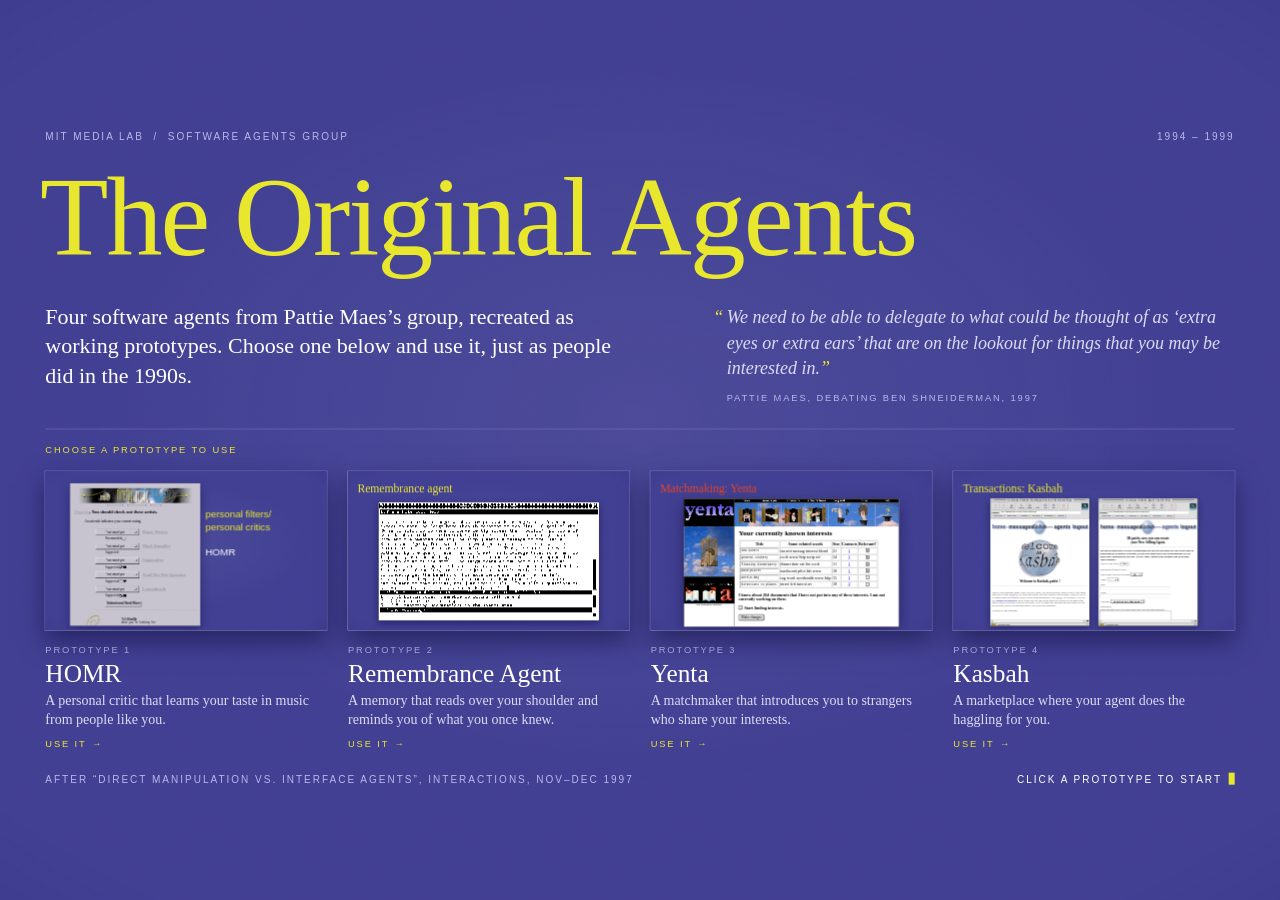
==== index.html @ b35110b1 "The Original Agents: four 1990s software agents recreated as working prototypes Recreates HOMR, the " ====
<!doctype html>
<html lang="en">
<head>
<meta charset="utf-8">
<title>The Original Agents</title>
<meta name="viewport" content="width=device-width, initial-scale=1">
<link rel="stylesheet" href="css/shell.css">
<style>
  .kicker { left: 68px; top: 60px; }
  .years { right: 68px; top: 60px; }
  .kicker, .years, .foot { font: 500 15px/20px var(--sans); letter-spacing: 0.2em; text-transform: uppercase; color: var(--lilac); white-space: nowrap; }

  h1.deck-title {
    left: 60px; top: 112px; margin: 0;
    font: 400 168px/0.94 var(--serif); letter-spacing: -0.018em; color: var(--yellow); white-space: nowrap;
  }
  .lede { left: 68px; top: 318px; width: 860px; font: 400 33px/44px var(--serif); color: #fff; margin: 0; }

  .quote { left: 1090px; top: 322px; width: 762px; margin: 0; }
  .quote p { margin: 0; font: italic 400 27px/38px var(--serif); color: #dcdbf4; }
  .quote p::before { content: "\201C"; position: absolute; left: -20px; color: var(--yellow); }
  .quote p::after { content: "\201D"; color: var(--yellow); }
  .quote cite { display: block; margin-top: 16px; font: 500 14px/20px var(--sans); letter-spacing: 0.2em; text-transform: uppercase; font-style: normal; color: var(--lilac); }

  .rule { left: 68px; right: 68px; top: 508px; height: 1px; background: rgba(185, 183, 234, 0.35); }
  .sorter-label { left: 68px; top: 530px; font: 500 14px/20px var(--sans); letter-spacing: 0.2em; text-transform: uppercase; color: var(--yellow); }

  .protos { left: 68px; top: 572px; width: 1784px; display: flex; gap: 32px; }
  a.proto { display: block; width: 422px; text-decoration: none; color: #fff; cursor: pointer; }
  a.proto .frame {
    display: block; position: relative; width: 422px; height: 238px; background: var(--indigo); overflow: hidden;
    outline: 1px solid rgba(185, 183, 234, 0.55); outline-offset: 0;
    box-shadow: 0 16px 36px rgba(10, 8, 50, 0.5);
    transition: transform 0.18s ease, outline-color 0.18s ease, box-shadow 0.18s ease;
  }
  a.proto iframe { position: absolute; inset: 0; width: 422px; height: 238px; border: 0; pointer-events: none; background: var(--indigo); }
  a.proto:hover .frame { transform: translateY(-8px); outline: 3px solid var(--yellow); box-shadow: 0 26px 46px rgba(10, 8, 50, 0.6); }
  a.proto .num { display: block; margin: 20px 0 4px; font: 500 14px/20px var(--sans); letter-spacing: 0.2em; text-transform: uppercase; color: var(--lilac); transition: color 0.18s; }
  a.proto:hover .num { color: var(--yellow); }
  a.proto .name { display: block; font: 400 38px/42px var(--serif); color: #fff; }
  a.proto .what { display: block; margin-top: 6px; font: 400 21px/28px var(--serif); color: #dcdbf4; }
  a.proto .use { display: inline-block; margin-top: 12px; font: 500 14px/20px var(--sans); letter-spacing: 0.2em; text-transform: uppercase; color: var(--yellow); }
  a.proto .use span { display: inline-block; margin-left: 8px; transition: transform 0.18s; }
  a.proto:hover .use span { transform: translateX(6px); }

  .foot { left: 68px; right: 68px; top: 1024px; display: flex; justify-content: space-between; }
  .foot .go { color: #fff; }
  .foot .go::after { content: ""; display: inline-block; width: 9px; height: 18px; margin-left: 10px; background: var(--yellow); vertical-align: -3px; animation: blink 1.1s steps(1) infinite; }
  @keyframes blink { 50% { opacity: 0; } }
</style>
</head>
<body>
<div id="stage">
  <div class="kicker">MIT Media Lab &nbsp;/&nbsp; Software Agents Group</div>
  <div class="years">1994 &ndash; 1999</div>

  <h1 class="deck-title">The Original Agents</h1>
  <p class="lede">Four software agents from Pattie Maes&rsquo;s group, recreated as working prototypes. Choose one below and use it, just as people did in the 1990s.</p>

  <blockquote class="quote">
    <p>We need to be able to delegate to what could be thought of as &lsquo;extra eyes or extra ears&rsquo; that are on the lookout for things that you may be interested in.</p>
    <cite>Pattie Maes, debating Ben Shneiderman, 1997</cite>
  </blockquote>

  <div class="rule"></div>
  <div class="sorter-label">Choose a prototype to use</div>

  <div class="protos">
    <a class="proto" href="homr.html">
      <span class="frame"><iframe src="homr.html?thumb" tabindex="-1" scrolling="no" title="HOMR"></iframe></span>
      <span class="num">Prototype 1</span>
      <span class="name">HOMR</span>
      <span class="what">A personal critic that learns your taste in music from people like you.</span>
      <span class="use">Use it<span>&rarr;</span></span>
    </a>
    <a class="proto" href="remembrance.html">
      <span class="frame"><iframe src="remembrance.html?thumb" tabindex="-1" scrolling="no" title="Remembrance Agent"></iframe></span>
      <span class="num">Prototype 2</span>
      <span class="name">Remembrance Agent</span>
      <span class="what">A memory that reads over your shoulder and reminds you of what you once knew.</span>
      <span class="use">Use it<span>&rarr;</span></span>
    </a>
    <a class="proto" href="yenta.html">
      <span class="frame"><iframe src="yenta.html?thumb" tabindex="-1" scrolling="no" title="Yenta"></iframe></span>
      <span class="num">Prototype 3</span>
      <span class="name">Yenta</span>
      <span class="what">A matchmaker that introduces you to strangers who share your interests.</span>
      <span class="use">Use it<span>&rarr;</span></span>
    </a>
    <a class="proto" href="kasbah.html">
      <span class="frame"><iframe src="kasbah.html?thumb" tabindex="-1" scrolling="no" title="Kasbah"></iframe></span>
      <span class="num">Prototype 4</span>
      <span class="name">Kasbah</span>
      <span class="what">A marketplace where your agent does the haggling for you.</span>
      <span class="use">Use it<span>&rarr;</span></span>
    </a>
  </div>

  <div class="foot">
    <span>After &ldquo;Direct Manipulation vs. Interface Agents&rdquo;, <i style="font-style:normal">interactions</i>, Nov&ndash;Dec 1997</span>
    <span class="go">Click a prototype to start</span>
  </div>
</div>
<script src="js/shell.js"></script>
<script>
  // 1-4 on the keyboard open the prototypes too.
  window.addEventListener('keydown', function (e) {
    var a = document.querySelectorAll('a.proto')[+e.key - 1];
    if (a && !e.metaKey && !e.ctrlKey) location.href = a.getAttribute('href');
  });
</script>
</body>
</html>
---- css/shell.css ----
/* The Original Agents — shared page shell.
   Every screen is a 1920x1080 stage in the deep indigo of the 1997 talk
   slides; shell.js scales it to fit whatever monitor it is shown on. */

@font-face { font-family: "ChicagoFLF"; src: url("../assets/fonts/ChicagoFLF.woff2") format("woff2"); }
@font-face { font-family: "Monaco9"; src: url("../assets/fonts/monaco.woff2") format("woff2"); }

:root {
  --indigo: #413f92;
  --indigo-deep: #2f2d76;
  --yellow: #e8e72e;
  --red: #e44627;
  --paper: #ffffff;
  --lilac: #b9b7ea;
  --serif: "Times New Roman", Times, serif;
  --sans: "Helvetica Neue", Helvetica, Arial, sans-serif;
}

* { box-sizing: border-box; }

html, body {
  margin: 0;
  height: 100%;
  background: var(--indigo);
  overflow: hidden;
  cursor: default;
  -webkit-user-select: none;
  user-select: none;
  -webkit-font-smoothing: antialiased;
}

#stage {
  position: absolute;
  left: 0;
  top: 0;
  width: 1920px;
  height: 1080px;
  transform-origin: 0 0;
  overflow: hidden;
  z-index: 1;
  visibility: hidden; /* shown by shell.js once scaled */
}

/* A projected 35mm slide is never perfectly flat: faint falloff and grain.
   Both cover the whole window, so a screen that is not 16:9 shows no seam. */
body::before {
  content: "";
  position: fixed;
  inset: 0;
  z-index: 0;
  background:
    radial-gradient(ellipse 75% 70% at 50% 46%, rgba(255, 255, 255, 0.055), rgba(0, 0, 0, 0) 60%),
    radial-gradient(ellipse 120% 110% at 50% 50%, rgba(0, 0, 0, 0) 55%, rgba(14, 12, 60, 0.42) 100%);
  pointer-events: none;
}
body::after {
  content: "";
  position: fixed;
  inset: 0;
  z-index: 0;
  background-image: url("data:image/svg+xml;utf8,<svg xmlns='http://www.w3.org/2000/svg' width='240' height='240'><filter id='n'><feTurbulence type='fractalNoise' baseFrequency='0.9' numOctaves='2' stitchTiles='stitch'/><feColorMatrix values='0 0 0 0 1  0 0 0 0 1  0 0 0 0 1  0 0 0 0.5 0'/></filter><rect width='240' height='240' filter='url(%23n)'/></svg>");
  opacity: 0.07;
  mix-blend-mode: overlay;
  pointer-events: none;
}
#stage > * { position: absolute; }

/* ---------- deck furniture ---------- */

.deck-back,
.deck-count {
  top: 30px;
  font: 500 15px/20px var(--sans);
  letter-spacing: 0.2em;
  text-transform: uppercase;
  color: var(--lilac);
  text-decoration: none;
  white-space: nowrap;
}
.deck-back { left: 64px; padding: 6px 0; cursor: pointer; transition: color 0.15s; }
.deck-back .arrow { display: inline-block; margin-right: 12px; transition: transform 0.15s; }
.deck-back:hover { color: var(--yellow); }
.deck-back:hover .arrow { transform: translateX(-5px); }

.deck-count { right: 64px; padding: 6px 0; display: flex; gap: 22px; align-items: center; }
.deck-count a { color: var(--lilac); text-decoration: none; cursor: pointer; padding: 0 4px; transition: color 0.15s; }
.deck-count a:hover { color: var(--yellow); }
.deck-count .n { color: #fff; }
.deck-count .again { margin-right: 26px; }

.page-title {
  font-family: var(--serif);
  font-weight: 400;
  font-size: 80px;
  line-height: 1;
  color: var(--yellow);
  margin: 0;
  white-space: nowrap;
  letter-spacing: -0.005em;
}
.page-title.red { color: var(--red); }

.page-about {
  font: 400 25px/33px var(--serif);
  color: #fff;
  margin: 0;
}
.page-about em { font-style: italic; color: var(--yellow); }

.page-credit {
  font: 500 13px/18px var(--sans);
  letter-spacing: 0.2em;
  text-transform: uppercase;
  color: var(--lilac);
  white-space: nowrap;
}

.page-hint {
  font: 400 21px/28px var(--serif);
  color: #fff;
  white-space: nowrap;
}
.page-hint .label {
  font: 500 13px/18px var(--sans);
  letter-spacing: 0.2em;
  text-transform: uppercase;
  color: var(--yellow);
  margin-right: 18px;
  vertical-align: 2px;
}
.page-hint kbd {
  font: 400 15px/1 "Monaco", "Courier New", monospace;
  color: var(--indigo-deep);
  background: #fff;
  border-radius: 3px;
  padding: 3px 7px 2px;
  margin: 0 2px;
  vertical-align: 2px;
}
.page-hint .sep { color: var(--lilac); margin: 0 14px; }

/* The recreated screen sits on the page like the pasted screenshot did on the slide. */
.screen {
  box-shadow: 0 0 0 1px rgba(10, 8, 50, 0.55), 0 18px 50px rgba(10, 8, 50, 0.45);
}

/* ---------- thumbnail mode (live previews on the start page) ---------- */
html.thumb .deck-back,
html.thumb .deck-count,
html.thumb .page-hint,
html.thumb .page-credit,
html.thumb .page-about { display: none; }
html.thumb, html.thumb body { pointer-events: none; }

/* ---------- idle veil ---------- */
#idle-veil {
  position: absolute;
  inset: 0;
  z-index: 50;
  display: none;
  align-items: flex-end;
  justify-content: center;
  padding-bottom: 20px;
  pointer-events: none;
}
#idle-veil.on { display: flex; }
#idle-veil span {
  font: 500 13px/18px var(--sans);
  letter-spacing: 0.2em;
  text-transform: uppercase;
  color: var(--indigo-deep);
  background: var(--yellow);
  padding: 8px 18px;
  border-radius: 2px;
}
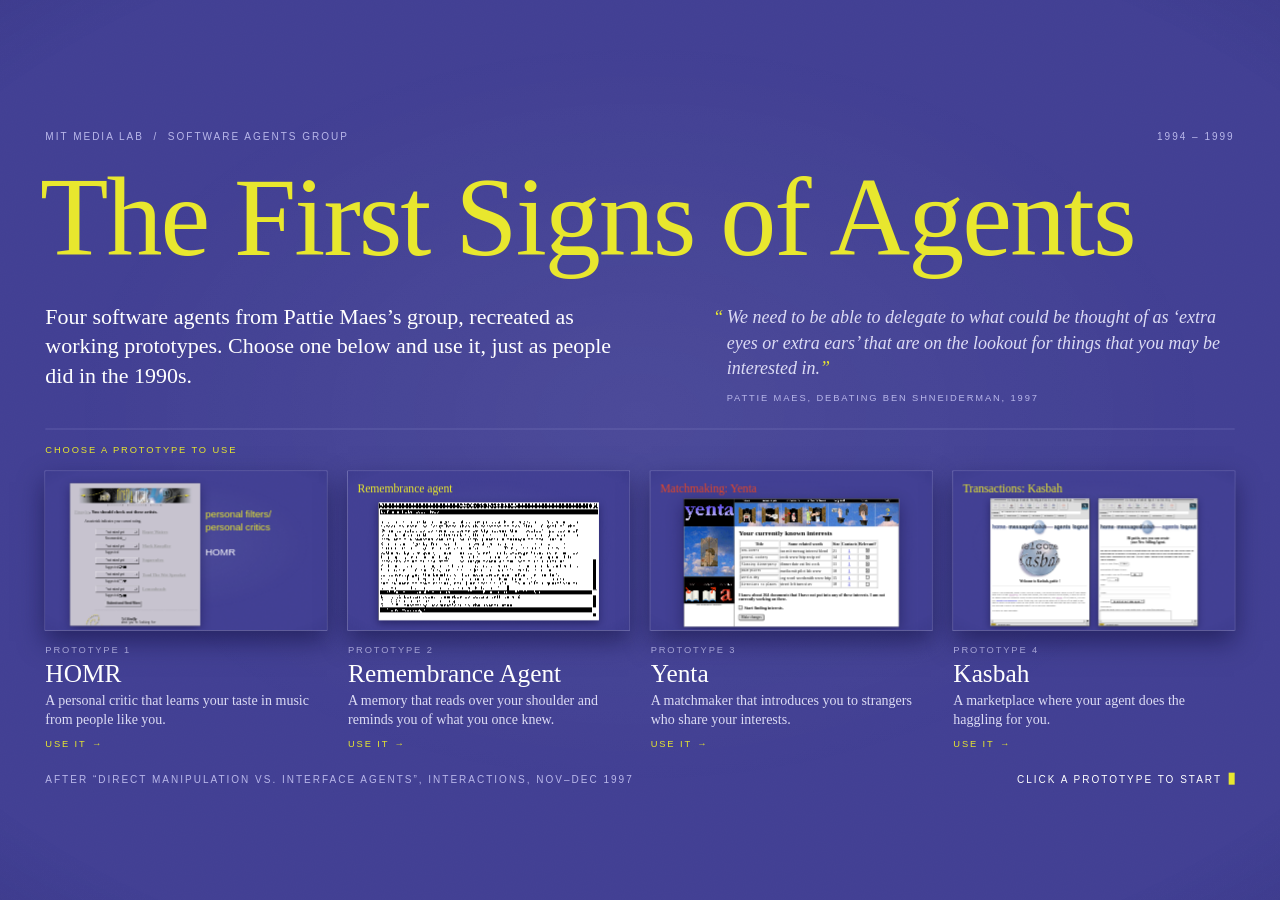
==== commit e49543a6: "Rename the exhibit to The First Signs of Agents The new name is on both start pages, the "back" link" ====
--- a/index.html
+++ b/index.html
@@ -2,7 +2,7 @@
 <html lang="en">
 <head>
 <meta charset="utf-8">
-<title>The Original Agents</title>
+<title>The First Signs of Agents</title>
 <meta name="viewport" content="width=device-width, initial-scale=1">
 <link rel="stylesheet" href="css/shell.css">
 <style>
@@ -54,7 +54,7 @@
   <div class="kicker">MIT Media Lab &nbsp;/&nbsp; Software Agents Group</div>
   <div class="years">1994 &ndash; 1999</div>
 
-  <h1 class="deck-title">The Original Agents</h1>
+  <h1 class="deck-title">The First Signs of Agents</h1>
   <p class="lede">Four software agents from Pattie Maes&rsquo;s group, recreated as working prototypes. Choose one below and use it, just as people did in the 1990s.</p>
 
   <blockquote class="quote">
